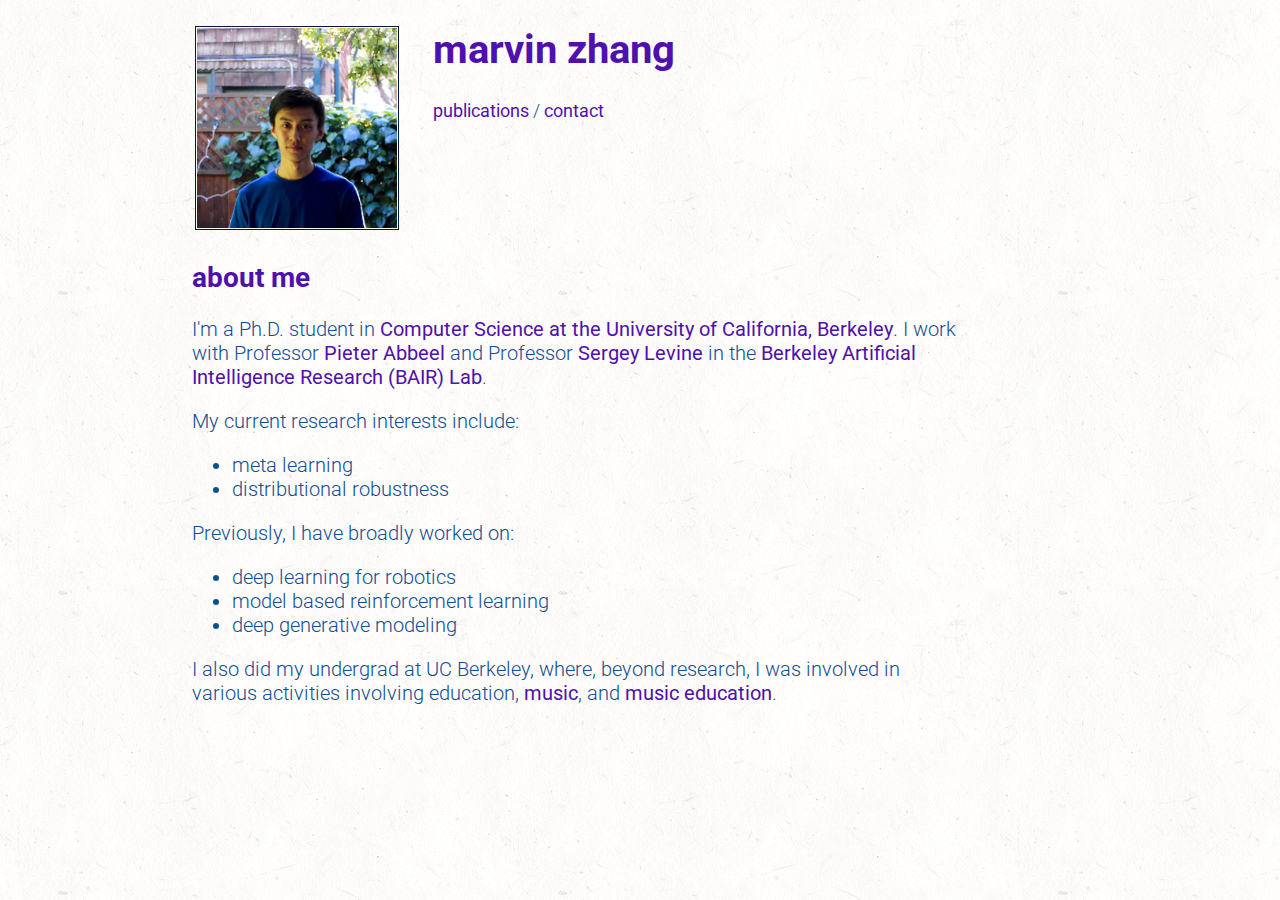
==== index.html @ eee32fd2 "no teaching link anymore" ====
<!DOCTYPE HTML>

<html>
<head>
    <meta charset="utf-8">
    <title>Marvin Zhang</title>
    <link href='http://fonts.googleapis.com/css?family=Roboto:400,300,700' rel='stylesheet' type='text/css'>
    <link rel="stylesheet" type="text/css" href="/css/style.css">
    <link rel="shortcut icon" href="/misc/favicon.ico">
</head>
<script>
  (function(i,s,o,g,r,a,m){i['GoogleAnalyticsObject']=r;i[r]=i[r]||function(){
  (i[r].q=i[r].q||[]).push(arguments)},i[r].l=1*new Date();a=s.createElement(o),
  m=s.getElementsByTagName(o)[0];a.async=1;a.src=g;m.parentNode.insertBefore(a,m)
  })(window,document,'script','//www.google-analytics.com/analytics.js','ga');

  ga('create', 'UA-54050540-1', 'auto');
  ga('send', 'pageview');

</script>
<body>
    <table style="padding-right:30px;">
        <tr>
            <td>
            <img class="me" src="/misc/hey.png"/>
            </td>
            <td>
            <h1>marvin zhang</h1>
            <div class="homelinks">
                <a class="link" href="publications">publications</a>&nbsp;/&nbsp;<a class="link" href="contact">contact</a><br/><br/>
            </div>
            </td>
        </tr>
    </table>
    <h2>about me</h2>
    <p>
    I'm a Ph.D. student in
    <a class="link" href="https://eecs.berkeley.edu/">Computer Science at the University of California, Berkeley</a>.
    I work with Professor 
    <a class="link" href="http://www.cs.berkeley.edu/~pabbeel/">Pieter Abbeel</a>
    and Professor
    <a class="link" href="http://www.eecs.berkeley.edu/~svlevine/">Sergey Levine</a>
    in the
    <a class="link" href="http://bair.berkeley.edu/">Berkeley Artificial Intelligence Research (BAIR) Lab</a>.
    </p>
    <p>
    My current research interests include:
    </p>
    <ul>
        <li>meta learning</li>
        <li>distributional robustness</li>
    </ul>
    <p>
    Previously, I have broadly worked on:
    </p>
    <ul>
        <li>deep learning for robotics</li>
        <li>model based reinforcement learning</li>
        <li>deep generative modeling</li>
    </ul>
    <p>
    I also did my undergrad at UC Berkeley, where, beyond research, I was
    involved in various activities involving education,
    <a class="link", href="http://orchestra.berkeley.edu/">music</a>, and
    <a class="link" href="http://tmc.berkeley.edu/">music education</a>.
    </p>
</body>
</html>
---- css/style.css ----
body {
    background: url(./lightpaperfibers.png);
    font-family: 'Roboto', sans-serif;
    font-size: 20px;
    font-weight: 300;
    color: #0F4D92;
    margin-top: 3%;
    margin-bottom: 5%;
    margin-left: 15%;
    max-width: 60%;
}

div.home {
    float: left;
}

div.links {
    float: right;
}

h1 {
    margin-top: 0px;
    font-size: 40px;
    font-weight: 700;
    color: #4F10AD;
}

h2 {
    padding-top: 20px;
    font-size: 28px;
    font-weight: 700;
    color: #4F10AD;
}

img {
    float: left;
    margin-right: 30px;
    width: 150px;
    height: 150px;
}

img.me {
    padding: 1px;
    border: 1px solid #021a40;
    width: 200px;
    height: 200px;
}

.link {
    text-decoration: none;
    font-weight: 400;
    color: #4F10AD;
}

.link:hover {
    color: #FFBC00;
}

table {
    margin-top: -2%;
    margin-bottom: -2%;
}

td {
    font-size: 18px;
    vertical-align: top;
}
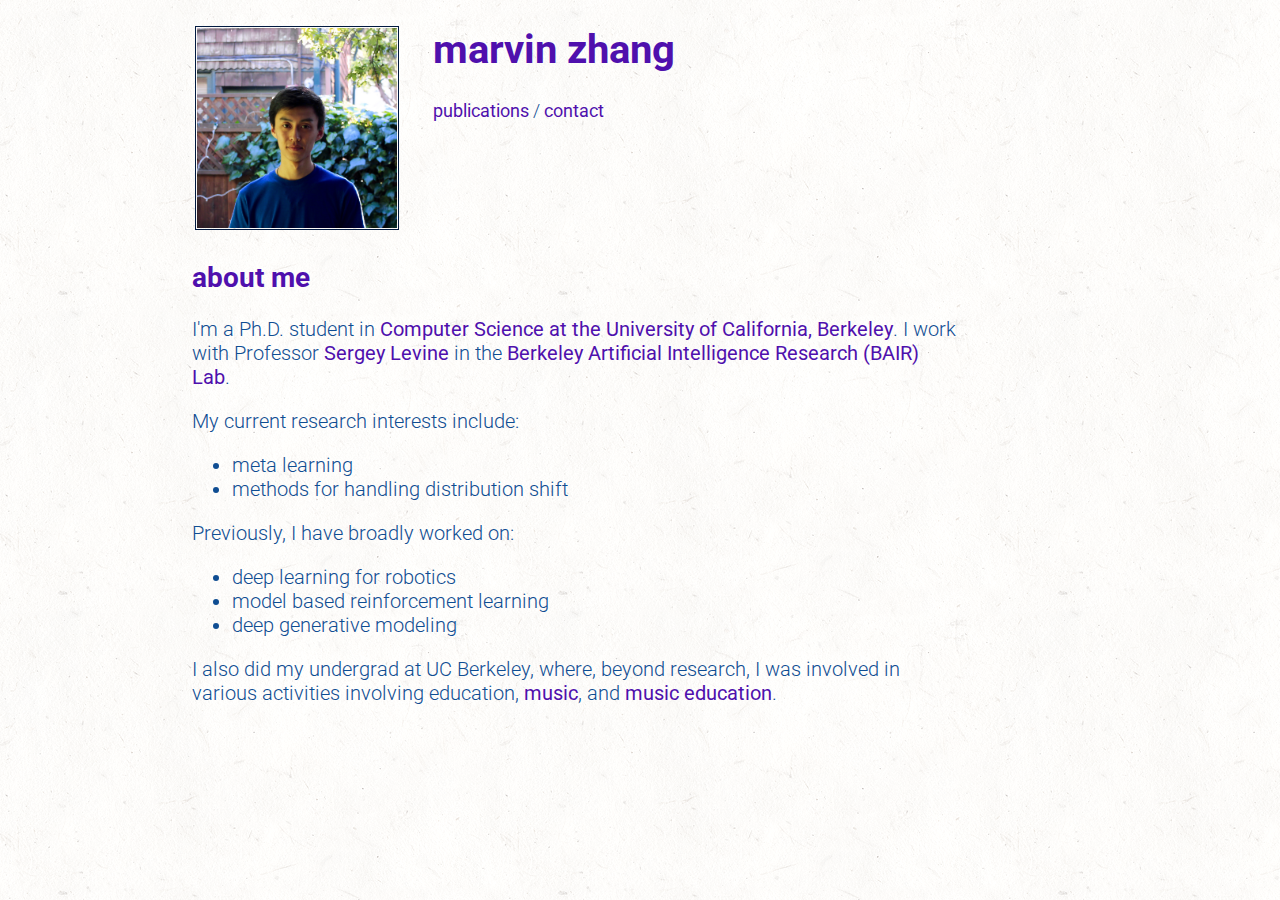
==== commit 75ee3cb2: "add WILDS to pubs, misc other changes" ====
--- a/index.html
+++ b/index.html
@@ -37,8 +37,6 @@
     I'm a Ph.D. student in
     <a class="link" href="https://eecs.berkeley.edu/">Computer Science at the University of California, Berkeley</a>.
     I work with Professor 
-    <a class="link" href="http://www.cs.berkeley.edu/~pabbeel/">Pieter Abbeel</a>
-    and Professor
     <a class="link" href="http://www.eecs.berkeley.edu/~svlevine/">Sergey Levine</a>
     in the
     <a class="link" href="http://bair.berkeley.edu/">Berkeley Artificial Intelligence Research (BAIR) Lab</a>.
@@ -48,7 +46,7 @@
     </p>
     <ul>
         <li>meta learning</li>
-        <li>distributional robustness</li>
+        <li>methods for handling distribution shift</li>
     </ul>
     <p>
     Previously, I have broadly worked on:
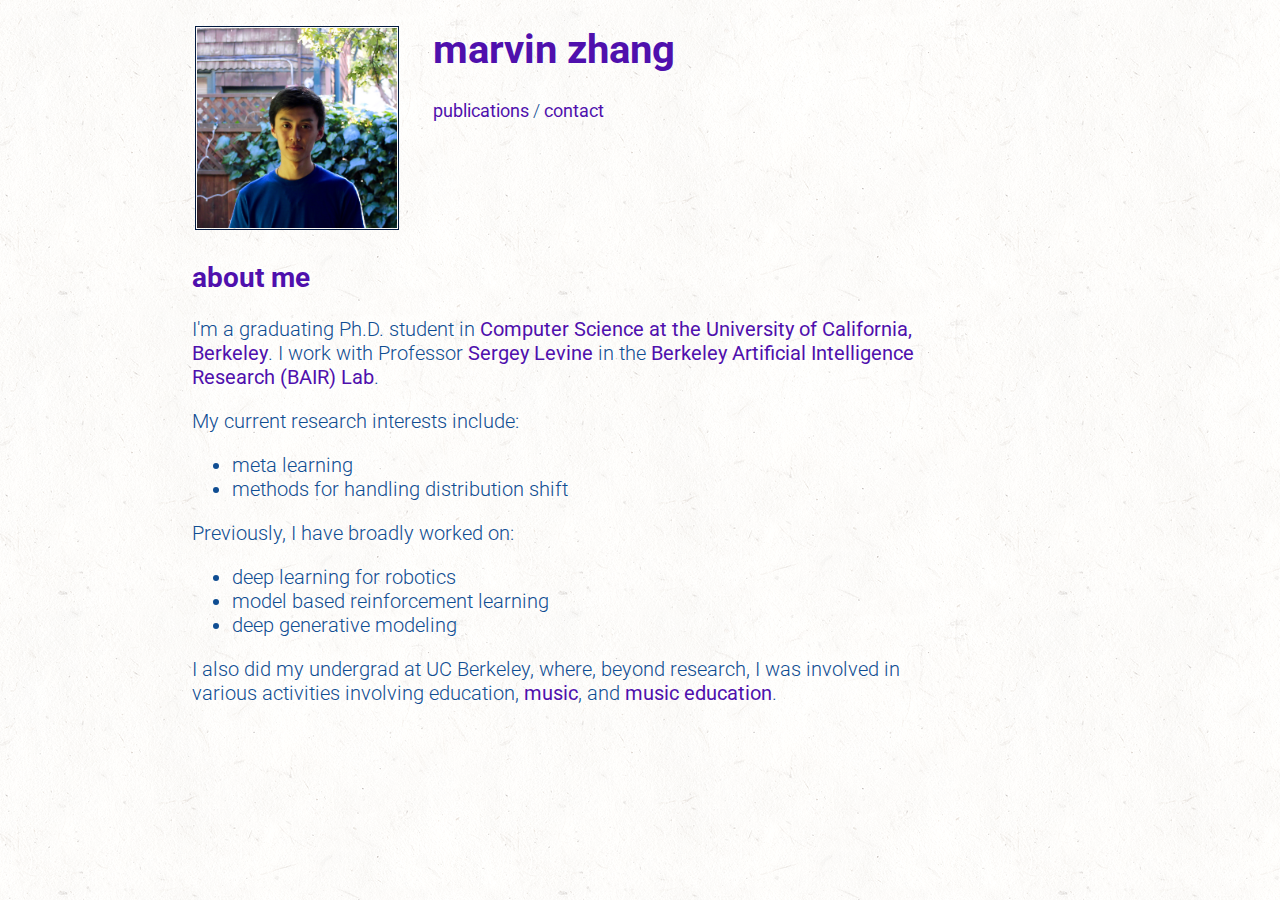
==== commit cbc4dfba: "add arm and memo, graduating + looking for jobs" ====
--- a/index.html
+++ b/index.html
@@ -34,7 +34,7 @@
     </table>
     <h2>about me</h2>
     <p>
-    I'm a Ph.D. student in
+    I'm a graduating Ph.D. student in
     <a class="link" href="https://eecs.berkeley.edu/">Computer Science at the University of California, Berkeley</a>.
     I work with Professor 
     <a class="link" href="http://www.eecs.berkeley.edu/~svlevine/">Sergey Levine</a>
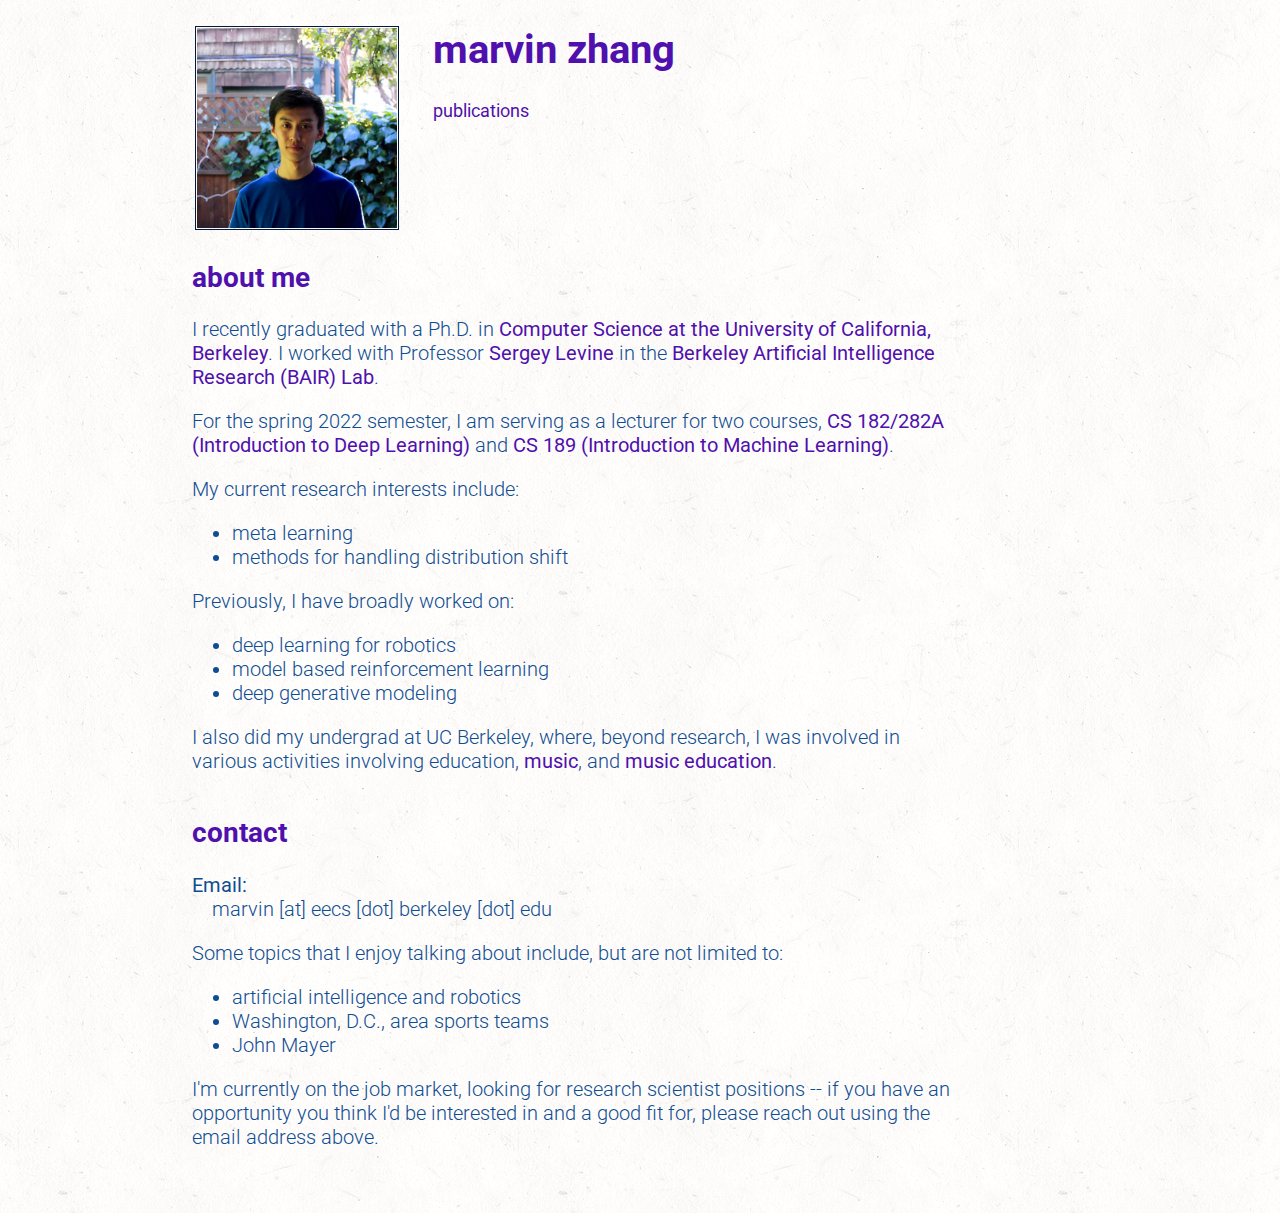
==== commit 38bc074c: "i have graduated" ====
--- a/index.html
+++ b/index.html
@@ -27,19 +27,25 @@
             <td>
             <h1>marvin zhang</h1>
             <div class="homelinks">
-                <a class="link" href="publications">publications</a>&nbsp;/&nbsp;<a class="link" href="contact">contact</a><br/><br/>
+                <a class="link" href="publications">publications</a><br/><br/>
             </div>
             </td>
         </tr>
     </table>
     <h2>about me</h2>
     <p>
-    I'm a graduating Ph.D. student in
+    I recently graduated with a Ph.D. in
     <a class="link" href="https://eecs.berkeley.edu/">Computer Science at the University of California, Berkeley</a>.
-    I work with Professor 
+    I worked with Professor 
     <a class="link" href="http://www.eecs.berkeley.edu/~svlevine/">Sergey Levine</a>
     in the
     <a class="link" href="http://bair.berkeley.edu/">Berkeley Artificial Intelligence Research (BAIR) Lab</a>.
+    </p>
+    <p>
+    For the spring 2022 semester, I am serving as a lecturer for two courses,
+    <a class="link" href="https://cs182sp22.github.io/">CS 182/282A (Introduction to Deep Learning)</a>
+    and
+    <a class="link" href="https://www.eecs189.org/">CS 189 (Introduction to Machine Learning)</a>.
     </p>
     <p>
     My current research interests include:
@@ -62,5 +68,23 @@
     <a class="link", href="http://orchestra.berkeley.edu/">music</a>, and
     <a class="link" href="http://tmc.berkeley.edu/">music education</a>.
     </p>
+    <h2>contact</h2>
+    <p>
+    <b>Email:</b><br>
+    &nbsp;&nbsp;&nbsp;&nbsp;marvin&nbsp;[at]&nbsp;eecs&nbsp;[dot]&nbsp;berkeley&nbsp;[dot]&nbsp;edu
+    </p>
+    <p>
+    Some topics that I enjoy talking about include, but are not limited to:
+    </p>
+    <ul>
+        <li>artificial intelligence and robotics</li>
+        <li>Washington, D.C., area sports teams</li>
+        <li>John Mayer</li>
+    </ul>    
+    <p>
+    I'm currently on the job market, looking for research scientist positions --
+    if you have an opportunity you think I'd be interested in and a good fit
+    for, please reach out using the email address above.
+    </p>
 </body>
 </html>
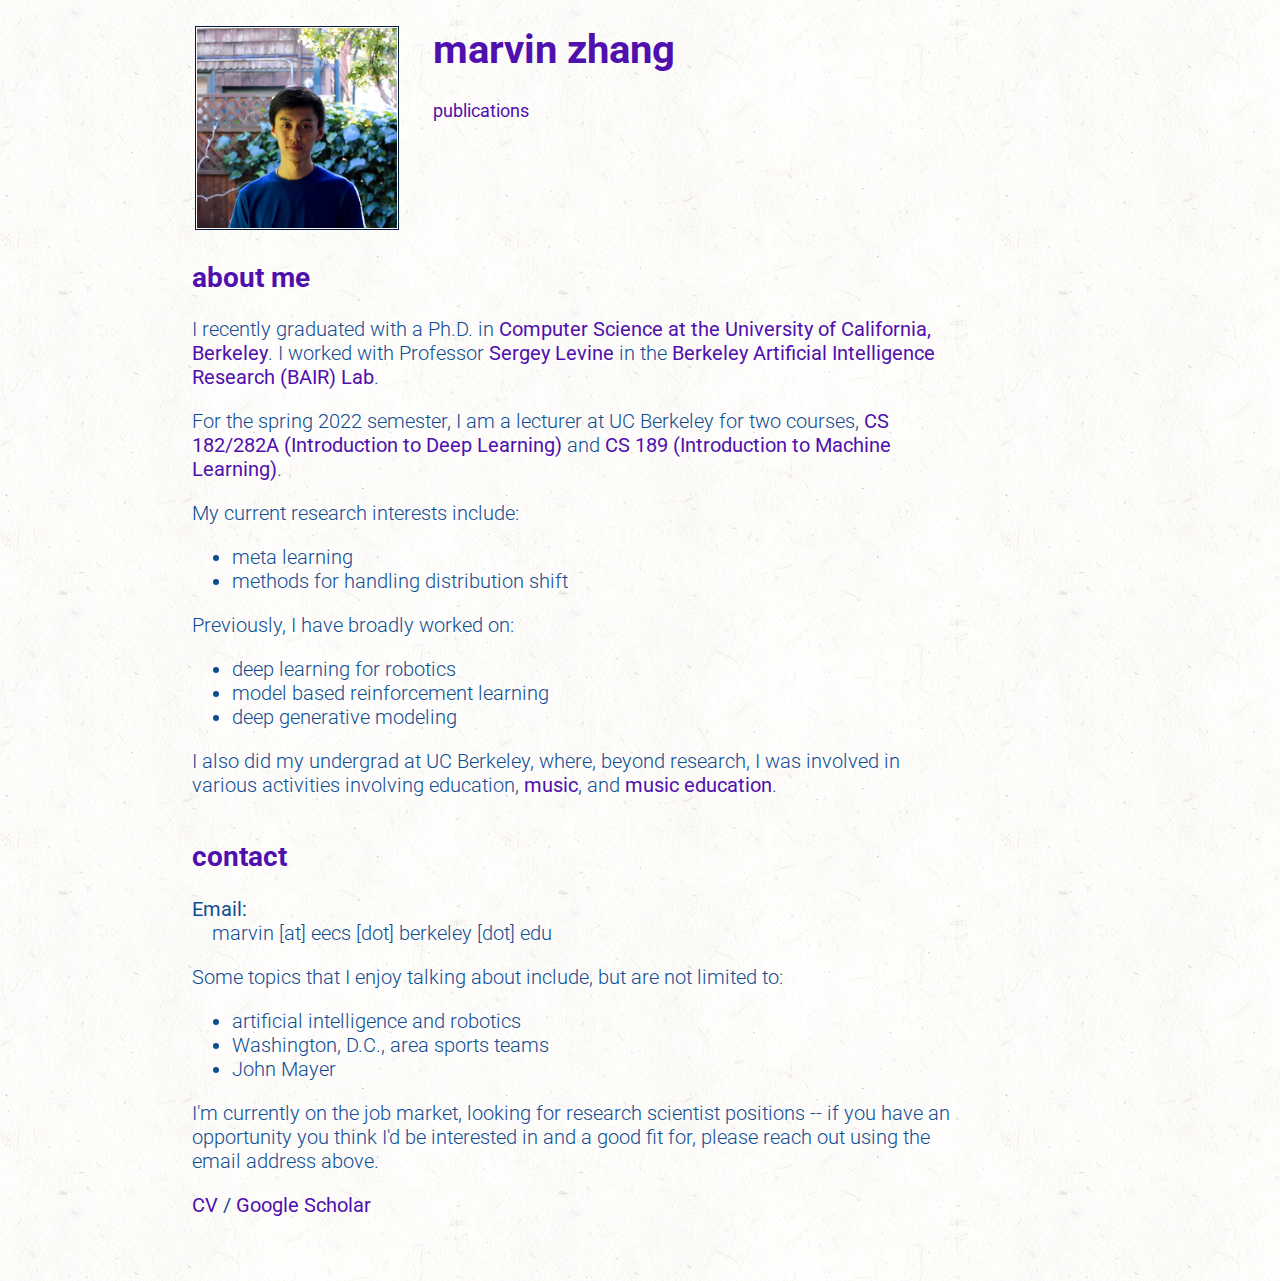
==== commit 82a9be4c: "add cv and scholar" ====
--- a/index.html
+++ b/index.html
@@ -42,7 +42,8 @@
     <a class="link" href="http://bair.berkeley.edu/">Berkeley Artificial Intelligence Research (BAIR) Lab</a>.
     </p>
     <p>
-    For the spring 2022 semester, I am serving as a lecturer for two courses,
+    For the spring 2022 semester, I am a lecturer at UC Berkeley for two
+    courses,
     <a class="link" href="https://cs182sp22.github.io/">CS 182/282A (Introduction to Deep Learning)</a>
     and
     <a class="link" href="https://www.eecs189.org/">CS 189 (Introduction to Machine Learning)</a>.
@@ -86,5 +87,6 @@
     if you have an opportunity you think I'd be interested in and a good fit
     for, please reach out using the email address above.
     </p>
+    <b><a class="link" href="/misc/cv.pdf">CV</a>&nbsp;/&nbsp;<a class="link" href="https://scholar.google.com/citations?user=7ShMBcwAAAAJ">Google Scholar</a></b>
 </body>
 </html>
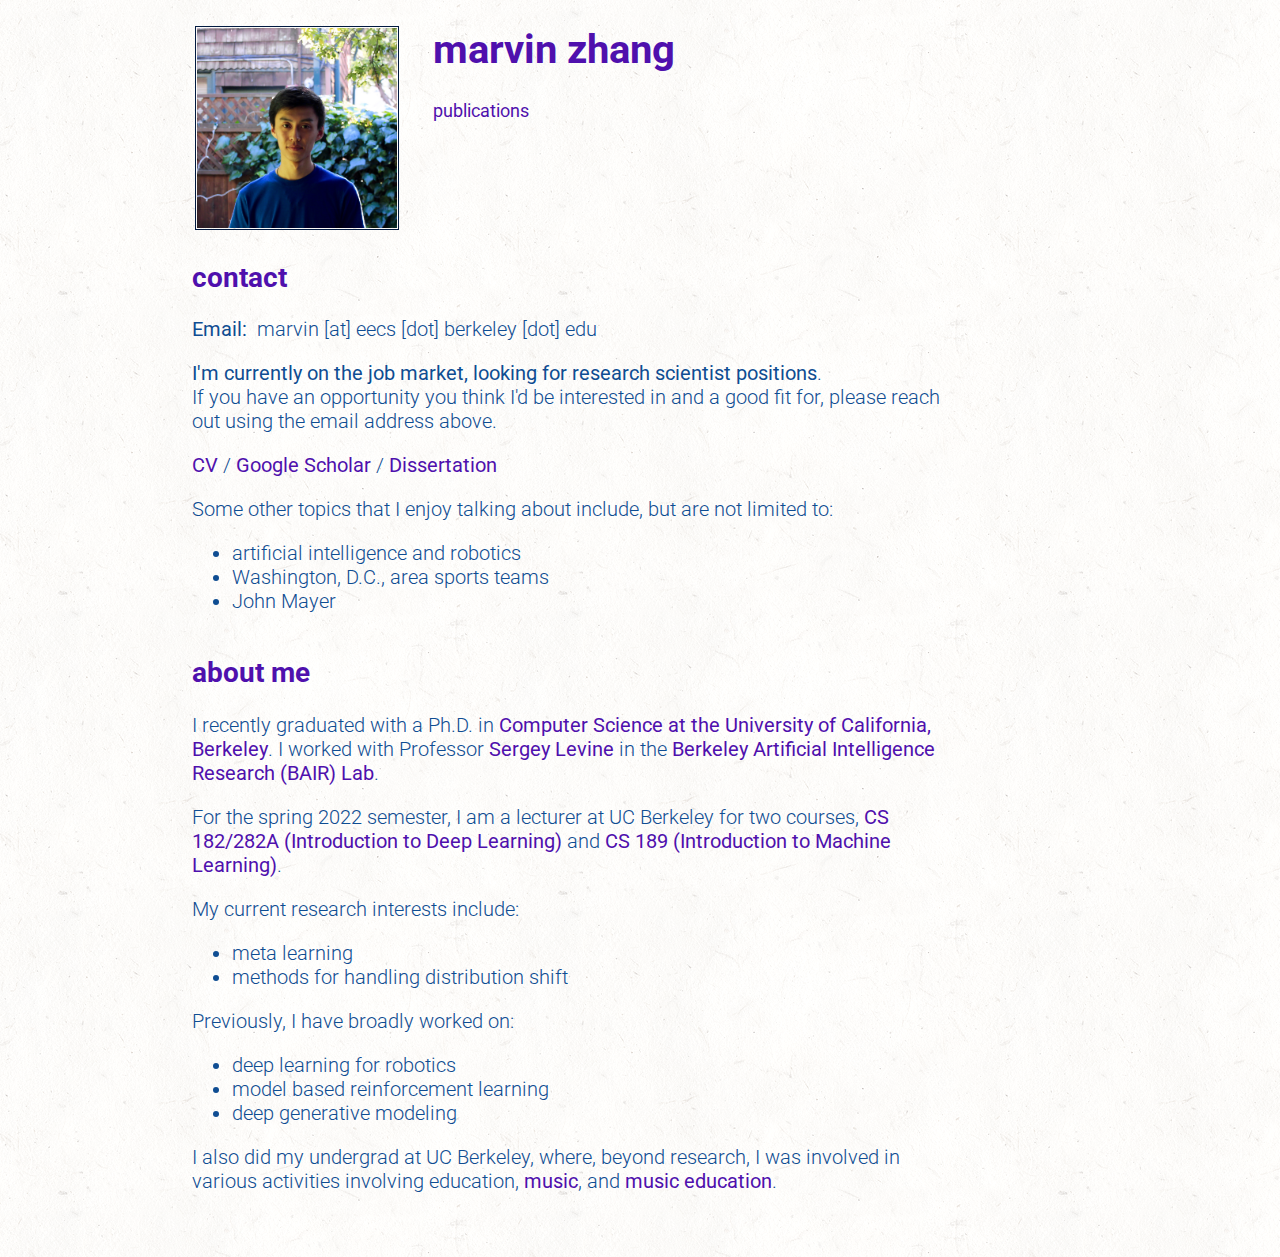
==== commit 3f0913ae: "reorganize and add dissertation" ====
--- a/index.html
+++ b/index.html
@@ -32,6 +32,24 @@
             </td>
         </tr>
     </table>
+    <h2>contact</h2>
+    <p>
+    <b>Email:</b>&nbsp;&nbsp;marvin&nbsp;[at]&nbsp;eecs&nbsp;[dot]&nbsp;berkeley&nbsp;[dot]&nbsp;edu
+    </p>
+    <p>
+    <b>I'm currently on the job market, looking for research scientist positions</b>.<br/>
+    If you have an opportunity you think I'd be interested in and a good fit
+    for, please reach out using the email address above.
+    </p>
+    <a class="link" href="/misc/cv.pdf">CV</a>&nbsp;/&nbsp;<a class="link" href="https://scholar.google.com/citations?user=7ShMBcwAAAAJ">Google Scholar</a>&nbsp;/&nbsp;<a class="link" href="https://www2.eecs.berkeley.edu/Pubs/TechRpts/2021/EECS-2021-262.html">Dissertation</a>
+    <p>
+    Some other topics that I enjoy talking about include, but are not limited to:
+    </p>
+    <ul>
+        <li>artificial intelligence and robotics</li>
+        <li>Washington, D.C., area sports teams</li>
+        <li>John Mayer</li>
+    </ul>    
     <h2>about me</h2>
     <p>
     I recently graduated with a Ph.D. in
@@ -69,24 +87,5 @@
     <a class="link", href="http://orchestra.berkeley.edu/">music</a>, and
     <a class="link" href="http://tmc.berkeley.edu/">music education</a>.
     </p>
-    <h2>contact</h2>
-    <p>
-    <b>Email:</b><br>
-    &nbsp;&nbsp;&nbsp;&nbsp;marvin&nbsp;[at]&nbsp;eecs&nbsp;[dot]&nbsp;berkeley&nbsp;[dot]&nbsp;edu
-    </p>
-    <p>
-    Some topics that I enjoy talking about include, but are not limited to:
-    </p>
-    <ul>
-        <li>artificial intelligence and robotics</li>
-        <li>Washington, D.C., area sports teams</li>
-        <li>John Mayer</li>
-    </ul>    
-    <p>
-    I'm currently on the job market, looking for research scientist positions --
-    if you have an opportunity you think I'd be interested in and a good fit
-    for, please reach out using the email address above.
-    </p>
-    <b><a class="link" href="/misc/cv.pdf">CV</a>&nbsp;/&nbsp;<a class="link" href="https://scholar.google.com/citations?user=7ShMBcwAAAAJ">Google Scholar</a></b>
 </body>
 </html>
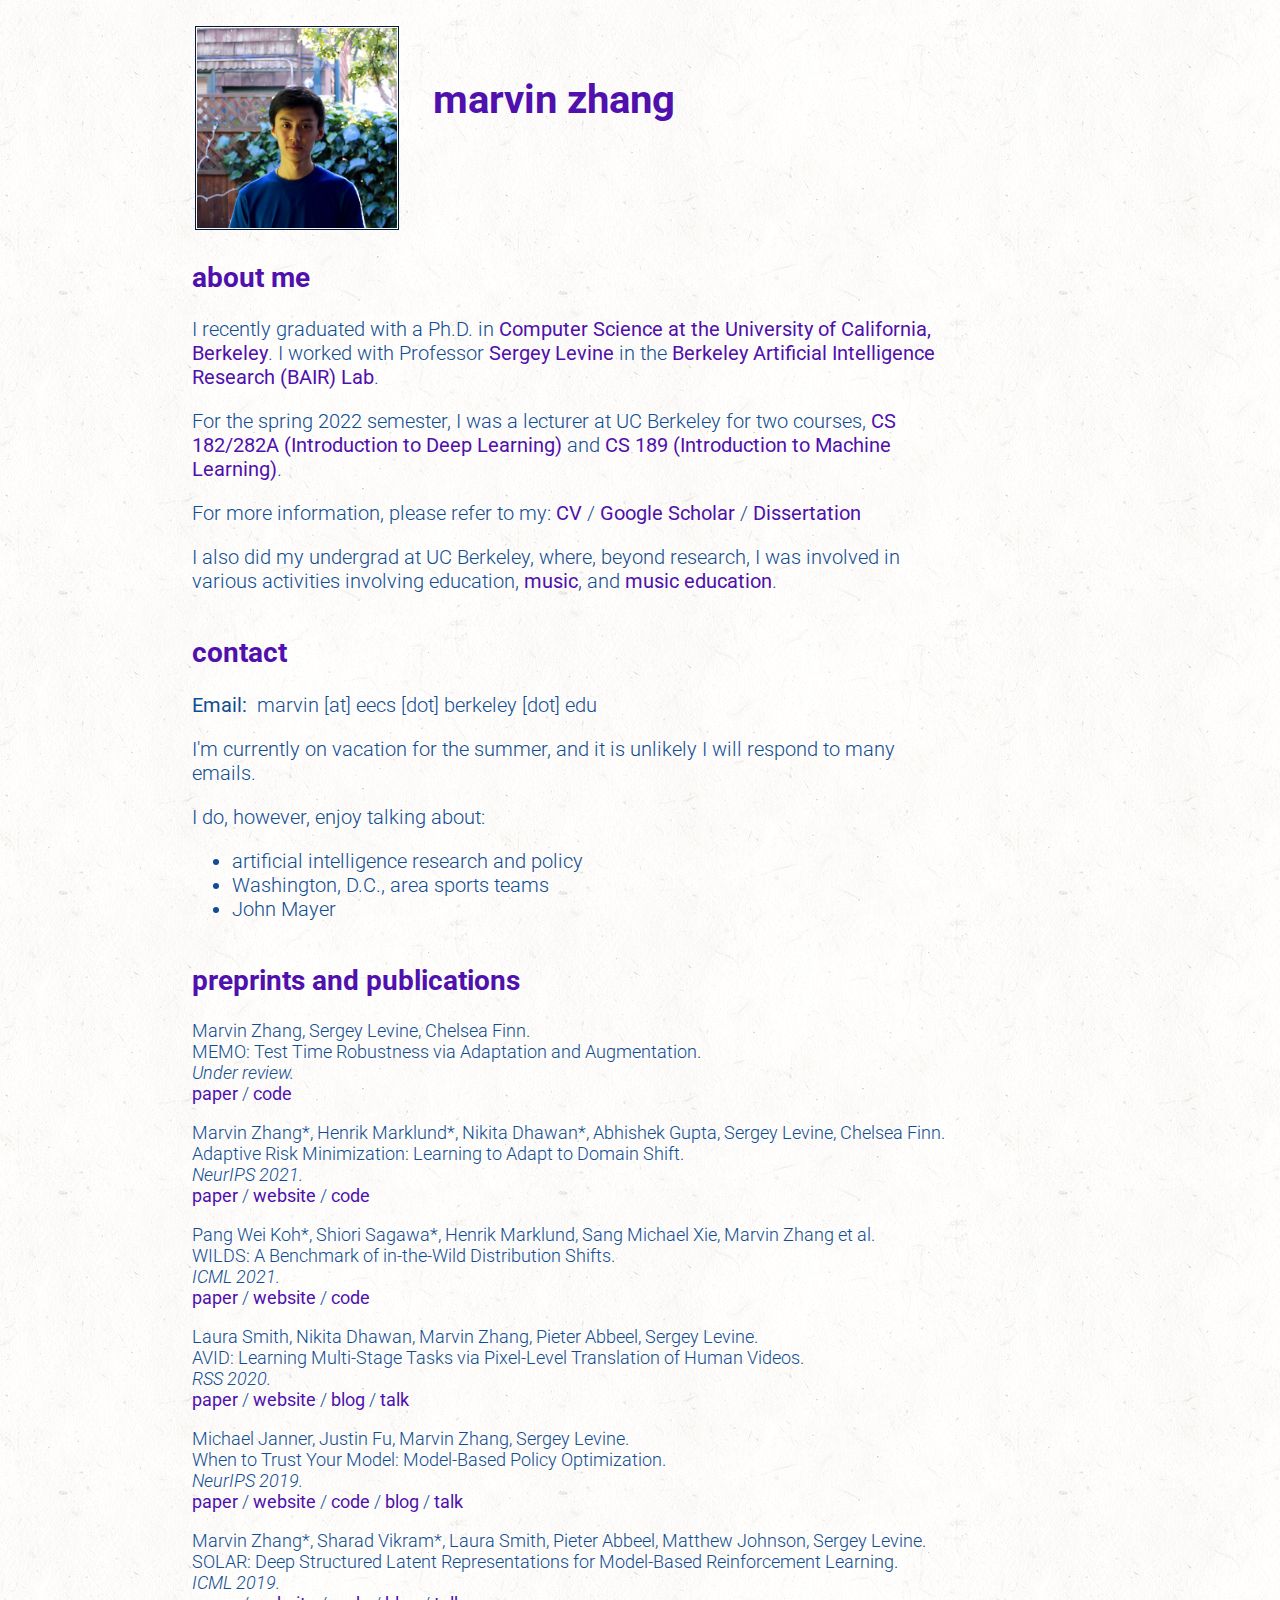
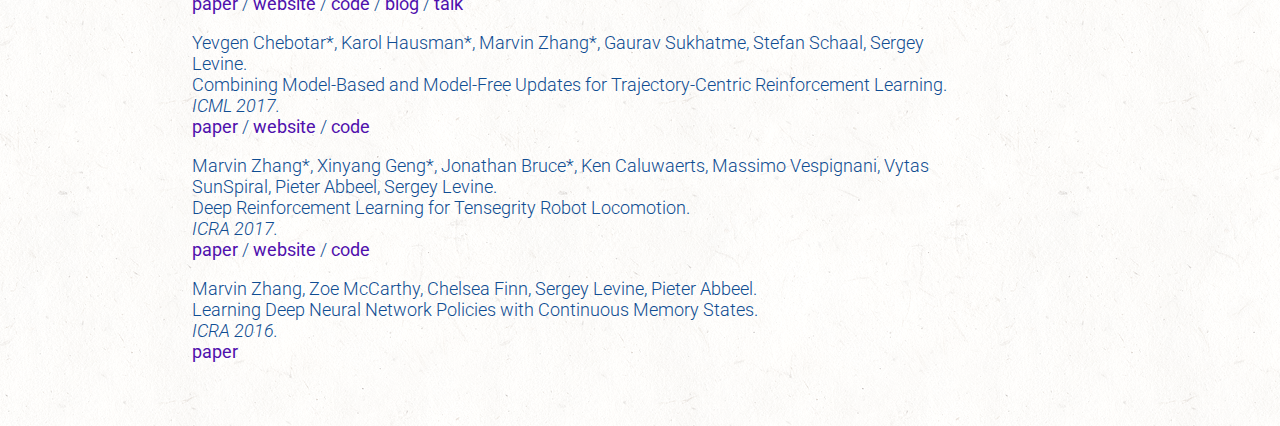
==== commit 37d57dfc: "update for the summer" ====
--- a/index.html
+++ b/index.html
@@ -25,31 +25,10 @@
             <img class="me" src="/misc/hey.png"/>
             </td>
             <td>
-            <h1>marvin zhang</h1>
-            <div class="homelinks">
-                <a class="link" href="publications">publications</a><br/><br/>
-            </div>
+            <h1 style="margin-top:50px">marvin zhang</h1>
             </td>
         </tr>
     </table>
-    <h2>contact</h2>
-    <p>
-    <b>Email:</b>&nbsp;&nbsp;marvin&nbsp;[at]&nbsp;eecs&nbsp;[dot]&nbsp;berkeley&nbsp;[dot]&nbsp;edu
-    </p>
-    <p>
-    <b>I'm currently on the job market, looking for research scientist positions</b>.<br/>
-    If you have an opportunity you think I'd be interested in and a good fit
-    for, please reach out using the email address above.
-    </p>
-    <a class="link" href="/misc/cv.pdf">CV</a>&nbsp;/&nbsp;<a class="link" href="https://scholar.google.com/citations?user=7ShMBcwAAAAJ">Google Scholar</a>&nbsp;/&nbsp;<a class="link" href="https://www2.eecs.berkeley.edu/Pubs/TechRpts/2021/EECS-2021-262.html">Dissertation</a>
-    <p>
-    Some other topics that I enjoy talking about include, but are not limited to:
-    </p>
-    <ul>
-        <li>artificial intelligence and robotics</li>
-        <li>Washington, D.C., area sports teams</li>
-        <li>John Mayer</li>
-    </ul>    
     <h2>about me</h2>
     <p>
     I recently graduated with a Ph.D. in
@@ -60,32 +39,83 @@
     <a class="link" href="http://bair.berkeley.edu/">Berkeley Artificial Intelligence Research (BAIR) Lab</a>.
     </p>
     <p>
-    For the spring 2022 semester, I am a lecturer at UC Berkeley for two
+    For the spring 2022 semester, I was a lecturer at UC Berkeley for two
     courses,
     <a class="link" href="https://cs182sp22.github.io/">CS 182/282A (Introduction to Deep Learning)</a>
     and
     <a class="link" href="https://www.eecs189.org/">CS 189 (Introduction to Machine Learning)</a>.
     </p>
     <p>
-    My current research interests include:
+    For more information, please refer to my:
+    <a class="link" href="/misc/cv.pdf">CV</a>&nbsp;/&nbsp;<a class="link" href="https://scholar.google.com/citations?user=7ShMBcwAAAAJ">Google Scholar</a>&nbsp;/&nbsp;<a class="link" href="https://www2.eecs.berkeley.edu/Pubs/TechRpts/2021/EECS-2021-262.html">Dissertation</a>
     </p>
-    <ul>
-        <li>meta learning</li>
-        <li>methods for handling distribution shift</li>
-    </ul>
-    <p>
-    Previously, I have broadly worked on:
-    </p>
-    <ul>
-        <li>deep learning for robotics</li>
-        <li>model based reinforcement learning</li>
-        <li>deep generative modeling</li>
-    </ul>
     <p>
     I also did my undergrad at UC Berkeley, where, beyond research, I was
     involved in various activities involving education,
     <a class="link", href="http://orchestra.berkeley.edu/">music</a>, and
     <a class="link" href="http://tmc.berkeley.edu/">music education</a>.
     </p>
+    <h2>contact</h2>
+    <p>
+    <b>Email:</b>&nbsp;&nbsp;marvin&nbsp;[at]&nbsp;eecs&nbsp;[dot]&nbsp;berkeley&nbsp;[dot]&nbsp;edu
+    </p>
+    <p>
+    I'm currently on vacation for the summer, and it is unlikely I will respond
+    to many emails.
+    </p>
+    <p>
+    I do, however, enjoy talking about:
+    </p>
+    <ul>
+        <li>artificial intelligence research and policy</li>
+        <li>Washington, D.C., area sports teams</li>
+        <li>John Mayer</li>
+    </ul>
+    <h2>preprints and publications</h2>
+    <p class="paper">Marvin Zhang, Sergey Levine, Chelsea Finn.<br>
+    MEMO: Test Time Robustness via Adaptation and Augmentation.<br>
+    <i>Under review.</i><br>
+    <a class="link" href="https://arxiv.org/abs/2110.09506">paper</a>&nbsp;/&nbsp;<a class="link" href="https://github.com/zhangmarvin/memo">code</a>
+    </p>
+    <p class="paper">Marvin Zhang*, Henrik Marklund*, Nikita Dhawan*, Abhishek Gupta, Sergey Levine, Chelsea Finn.<br>
+    Adaptive Risk Minimization: Learning to Adapt to Domain Shift.<br>
+    <i>NeurIPS 2021.</i><br>
+    <a class="link" href="https://arxiv.org/abs/2007.02931">paper</a>&nbsp;/&nbsp;<a class="link" href="https://sites.google.com/view/adaptive-risk-minimization">website</a>&nbsp;/&nbsp;<a class="link" href="https://github.com/henrikmarklund/arm">code</a>
+    </p>
+    <p class="paper">Pang Wei Koh*, Shiori Sagawa*, Henrik Marklund, Sang Michael Xie, Marvin Zhang et al.<br>
+    WILDS: A Benchmark of in-the-Wild Distribution Shifts.<br>
+    <i>ICML 2021.</i><br>
+    <a class="link" href="https://arxiv.org/abs/2012.07421">paper</a>&nbsp;/&nbsp;<a class="link" href="https://wilds.stanford.edu/">website</a>&nbsp;/&nbsp;<a class="link" href="https://github.com/p-lambda/wilds">code</a>
+    </p>
+    <p class="paper">Laura Smith, Nikita Dhawan, Marvin Zhang, Pieter Abbeel, Sergey Levine.<br>
+    AVID: Learning Multi-Stage Tasks via Pixel-Level Translation of Human Videos.<br>
+    <i>RSS 2020.</i><br>
+    <a class="link" href="https://arxiv.org/abs/1912.04443">paper</a>&nbsp;/&nbsp;<a class="link" href="https://sites.google.com/view/rss20avid">website</a>&nbsp;/&nbsp;<a class="link" href="https://bair.berkeley.edu/blog/2019/12/13/humans-cyclegan/">blog</a>&nbsp;/&nbsp;<a class="link" href="https://www.youtube.com/watch?v=Xt1BTvSdg8I">talk</a>
+    </p>
+    <p class="paper">Michael Janner, Justin Fu, Marvin Zhang, Sergey Levine.<br>
+    When to Trust Your Model: Model-Based Policy Optimization.<br>
+    <i>NeurIPS 2019.</i><br>
+    <a class="link" href="https://arxiv.org/abs/1906.08253">paper</a>&nbsp;/&nbsp;<a class="link" href="https://people.eecs.berkeley.edu/~janner/mbpo/">website</a>&nbsp;/&nbsp;<a class="link" href="https://github.com/JannerM/mbpo">code</a>&nbsp;/&nbsp;<a class="link" href="https://bair.berkeley.edu/blog/2019/12/12/mbpo/">blog</a>&nbsp;/&nbsp;<a class="link" href="https://www.youtube.com/watch?v=rdF7q8MipRs">talk</a>
+    </p>
+    <p class="paper">Marvin Zhang*, Sharad Vikram*, Laura Smith, Pieter Abbeel, Matthew Johnson, Sergey Levine.<br>
+    SOLAR: Deep Structured Latent Representations for Model-Based Reinforcement Learning.<br>
+    <i>ICML 2019.</i><br>
+    <a class="link" href="https://arxiv.org/abs/1808.09105">paper</a>&nbsp;/&nbsp;<a class="link" href="https://sites.google.com/corp/view/icml19solar">website</a>&nbsp;/&nbsp;<a class="link" href="https://github.com/sharadmv/parasol">code</a>&nbsp;/&nbsp;<a class="link" href="https://bair.berkeley.edu/blog/2019/05/20/solar/">blog</a>&nbsp;/&nbsp;<a class="link" href="https://youtu.be/pCbs80XWQaY">talk</a>
+    </p>
+    <p class="paper">Yevgen Chebotar*, Karol Hausman*, Marvin Zhang*, Gaurav Sukhatme, Stefan Schaal, Sergey Levine.<br>
+    Combining Model-Based and Model-Free Updates for Trajectory-Centric Reinforcement Learning.<br>
+    <i>ICML 2017.</i><br>
+    <a class="link" href="https://arxiv.org/abs/1703.03078">paper</a>&nbsp;/&nbsp;<a class="link" href="https://sites.google.com/site/icml17pilqr/">website</a>&nbsp;/&nbsp;<a class="link" href="https://github.com/cbfinn/gps">code</a>
+    </p>
+    <p class="paper">Marvin Zhang*, Xinyang Geng*, Jonathan Bruce*, Ken Caluwaerts, Massimo Vespignani, Vytas SunSpiral, Pieter Abbeel, Sergey Levine.<br>
+    Deep Reinforcement Learning for Tensegrity Robot Locomotion.<br>
+    <i>ICRA 2017.</i><br>
+    <a class="link" href="https://arxiv.org/abs/1609.09049">paper</a>&nbsp;/&nbsp;<a class="link" href="http://rll.berkeley.edu/drl_tensegrity/">website</a>&nbsp;/&nbsp;<a class="link" href="https://github.com/young-geng/gps_superball_public">code</a>
+    </p>
+    <p class="paper">Marvin Zhang, Zoe McCarthy, Chelsea Finn, Sergey Levine, Pieter Abbeel.<br>
+    Learning Deep Neural Network Policies with Continuous Memory States.<br>
+    <i>ICRA 2016.</i><br>
+    <a class="link" href="https://arxiv.org/abs/1507.01273">paper</a>
+    </p>
 </body>
 </html>
--- a/css/style.css
+++ b/css/style.css
@@ -56,6 +56,10 @@
     color: #FFBC00;
 }
 
+p.paper {
+    font-size: 18px;
+}
+
 table {
     margin-top: -2%;
     margin-bottom: -2%;
